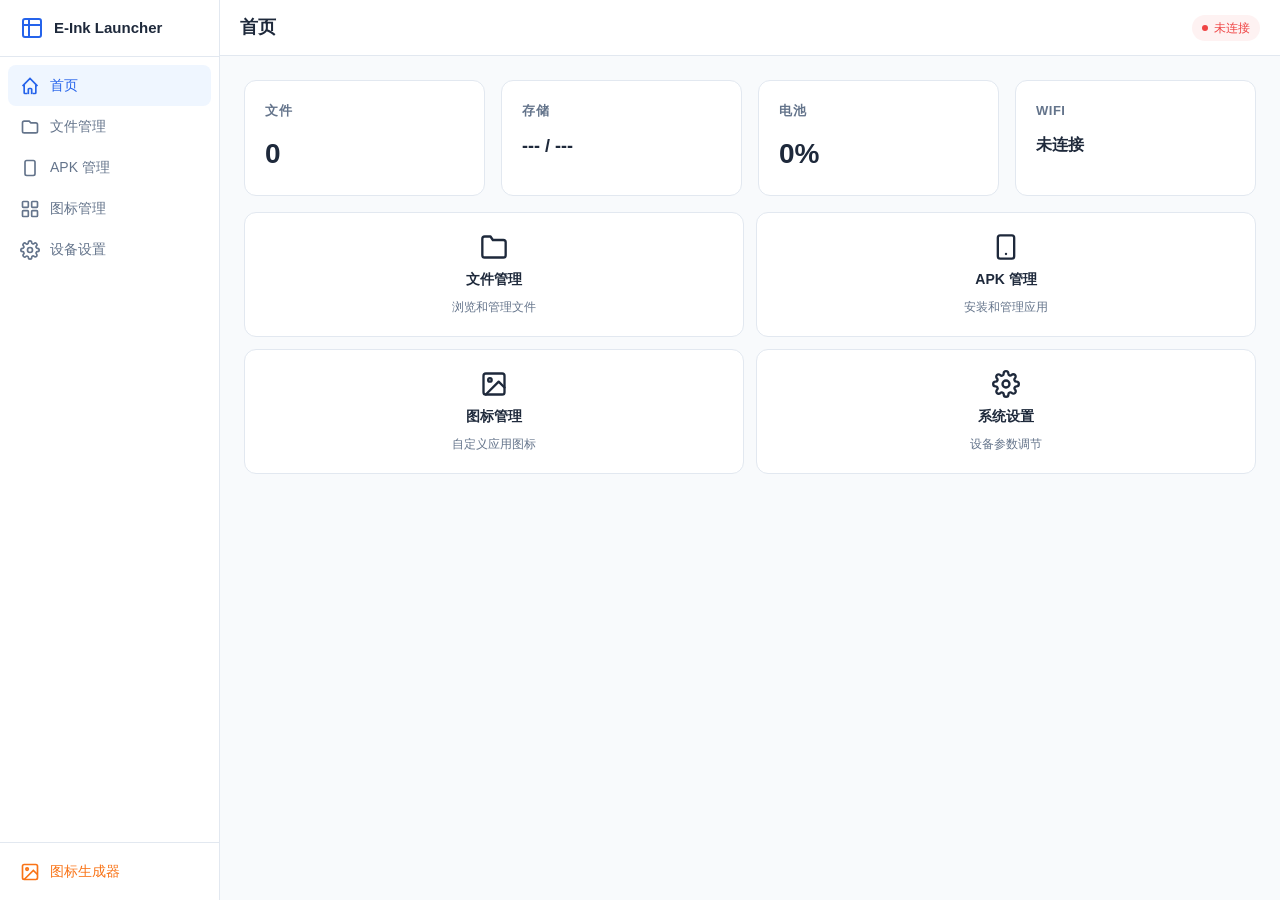
==== app/src/main/assets/index.html @ 3b99dcae "perf: SVG sprite 替换内联 SVG，前端体积 -59% - App.vue 中 7 个导航图标从内联 SVG 字符串改为 SVG sprite (<symbol> + <use>) -" ====
<!DOCTYPE html>
<html lang="zh-CN">
<head>
  <meta charset="UTF-8">
  <meta name="viewport" content="width=device-width, initial-scale=1.0">
  <title>E-Ink Launcher</title>
  <script type="module" crossorigin src="./index-D185-MyE.js"></script>
  <link rel="stylesheet" crossorigin href="./index-B9Fq3NY0.css">
</head>
<body>
  <div id="app"></div>
</body>
</html>
---- app/src/main/assets/index-B9Fq3NY0.css ----
*,*:before,*:after{box-sizing:border-box;margin:0;padding:0}:root{--primary: #2563EB;--primary-light: #3B82F6;--cta: #F97316;--bg: #F8FAFC;--surface: #FFFFFF;--text: #1E293B;--text-muted: #64748B;--border: #E2E8F0;--success: #22C55E;--danger: #EF4444;--sidebar-w: 220px;--topbar-h: 56px;--radius: 8px;--radius-lg: 12px}html,body{height:100%}body{font-family:Plus Jakarta Sans,-apple-system,PingFang SC,Microsoft YaHei,sans-serif;background:var(--bg);color:var(--text);font-size:14px;line-height:1.5}.app-layout{display:flex;height:100vh;overflow:hidden}.sidebar{width:var(--sidebar-w);background:var(--surface);border-right:1px solid var(--border);display:flex;flex-direction:column;flex-shrink:0;z-index:100}.sidebar-header{display:flex;align-items:center;gap:10px;padding:16px 20px;border-bottom:1px solid var(--border)}.logo-icon{width:24px;height:24px;color:var(--primary)}.logo-text{font-weight:700;font-size:15px;white-space:nowrap}.sidebar-nav{flex:1;padding:8px;overflow-y:auto}.sidebar-footer{padding:8px;border-top:1px solid var(--border)}.nav-item{display:flex;align-items:center;gap:10px;padding:10px 12px;border-radius:var(--radius);text-decoration:none;color:var(--text-muted);font-weight:500;transition:all .15s ease;cursor:pointer}.nav-item:hover{background:var(--bg);color:var(--text)}.nav-item.router-link-exact-active{background:#eff6ff;color:var(--primary)}.nav-item-accent{color:var(--cta)}.nav-item-accent:hover{background:#fff7ed}.nav-icon{width:20px;height:20px;flex-shrink:0;display:flex}.nav-icon svg{width:100%;height:100%}.main-area{flex:1;display:flex;flex-direction:column;overflow:hidden}.topbar{height:var(--topbar-h);background:var(--surface);border-bottom:1px solid var(--border);display:flex;align-items:center;padding:0 20px;gap:12px;flex-shrink:0}.menu-toggle{display:none;background:none;border:none;cursor:pointer;padding:4px}.menu-toggle svg{width:24px;height:24px;color:var(--text)}.page-title{font-size:18px;font-weight:600;flex:1}.server-status{display:flex;align-items:center;gap:6px;font-size:12px;font-weight:500;padding:4px 10px;border-radius:20px}.server-status.online{background:#f0fdf4;color:var(--success)}.server-status.offline{background:#fef2f2;color:var(--danger)}.server-status.checking{background:#fffbeb;color:#d97706}.status-dot{width:6px;height:6px;border-radius:50%;background:currentColor}.content{flex:1;overflow-y:auto;padding:24px}.card{background:var(--surface);border:1px solid var(--border);border-radius:var(--radius-lg);padding:20px}.card-title{font-size:13px;font-weight:600;text-transform:uppercase;letter-spacing:.5px;color:var(--text-muted);margin-bottom:12px}.card-value{font-size:28px;font-weight:700}.bento-grid{display:grid;grid-template-columns:repeat(auto-fill,minmax(240px,1fr));gap:16px}.btn{display:inline-flex;align-items:center;gap:6px;padding:8px 16px;border-radius:var(--radius);border:1px solid var(--border);background:var(--surface);color:var(--text);font-size:13px;font-weight:500;cursor:pointer;transition:all .15s ease;font-family:inherit}.btn:hover{background:var(--bg)}.btn-primary{background:var(--primary);color:#fff;border-color:var(--primary)}.btn-primary:hover{background:var(--primary-light)}.btn-danger{background:var(--danger);color:#fff;border-color:var(--danger)}.btn-danger:hover{opacity:.9}.btn-sm{padding:4px 10px;font-size:12px}.form-group{margin-bottom:16px}.form-label{display:block;font-size:13px;font-weight:500;margin-bottom:6px;color:var(--text-muted)}.form-input,.form-select{width:100%;padding:8px 12px;border:1px solid var(--border);border-radius:var(--radius);font-size:14px;font-family:inherit;background:var(--surface);color:var(--text);outline:none;transition:border-color .15s}.form-input:focus,.form-select:focus{border-color:var(--primary)}.table-wrap{overflow-x:auto}table{width:100%;border-collapse:collapse}th,td{padding:10px 12px;text-align:left;border-bottom:1px solid var(--border);font-size:13px}th{font-weight:600;color:var(--text-muted);font-size:12px;text-transform:uppercase;letter-spacing:.5px}.toast{position:fixed;bottom:24px;left:50%;transform:translate(-50%) translateY(20px);padding:10px 20px;border-radius:var(--radius);font-size:13px;font-weight:500;z-index:9999;opacity:0;transition:all .3s ease;pointer-events:none}.toast.show{opacity:1;transform:translate(-50%) translateY(0)}.toast-info{background:var(--primary);color:#fff}.toast-success{background:var(--success);color:#fff}.toast-error{background:var(--danger);color:#fff}.grid{display:grid;grid-template-columns:repeat(2,1fr);gap:12px;margin-top:16px}.grid-card{display:flex;flex-direction:column;align-items:center;gap:8px;padding:20px 12px;background:var(--surface);border:1px solid var(--border);border-radius:var(--radius-lg);text-decoration:none;color:var(--text);transition:all .15s}.grid-card:hover{border-color:var(--primary);box-shadow:0 2px 8px #2563eb1a}.grid-card .label{font-size:14px;font-weight:600}.grid-card .desc{font-size:12px;color:var(--text-muted)}.icon-grid{display:grid;grid-template-columns:repeat(auto-fill,minmax(100px,1fr));gap:12px}.icon-slot{position:relative;aspect-ratio:1;border-radius:var(--radius-lg);overflow:hidden;cursor:pointer;background:var(--bg);border:2px solid var(--border);transition:border-color .15s}.icon-slot:hover{border-color:var(--primary)}.icon-slot-name{position:absolute;bottom:0;left:0;right:0;padding:4px 6px;background:linear-gradient(transparent,#000000b3);color:#fff;font-size:10px;font-weight:500;white-space:nowrap;overflow:hidden;text-overflow:ellipsis}.icon-slot-badge{position:absolute;top:4px;right:4px;padding:2px 6px;background:var(--primary);color:#fff;font-size:9px;font-weight:600;border-radius:4px}.app-grid{display:grid;grid-template-columns:repeat(auto-fill,minmax(120px,1fr));gap:12px}.app-item{display:flex;flex-direction:column;align-items:center;gap:6px;padding:12px 8px;background:var(--surface);border:1px solid var(--border);border-radius:var(--radius-lg);text-align:center}.app-icon{width:48px;height:48px;border-radius:12px;object-fit:cover}.app-name{font-size:12px;font-weight:600;white-space:nowrap;overflow:hidden;text-overflow:ellipsis;width:100%}.app-pkg{font-size:10px;color:var(--text-muted);white-space:nowrap;overflow:hidden;text-overflow:ellipsis;width:100%}.app-actions{display:flex;gap:4px;margin-top:4px}.search-bar{margin-bottom:12px}.upload-area{display:flex;flex-direction:column;align-items:center;justify-content:center;padding:24px;border:2px dashed var(--border);border-radius:var(--radius-lg);cursor:pointer;transition:all .15s;position:relative}.upload-area:hover{border-color:var(--primary);background:var(--primary-light)}.upload-progress{position:absolute;bottom:0;left:0;right:0;background:#fffffff2;padding:8px 12px;border-radius:0 0 var(--radius-lg) var(--radius-lg)}.upload-progress-bar{height:4px;background:var(--primary);border-radius:2px;transition:width .3s}.upload-progress-text{font-size:11px;color:var(--text-muted);text-align:center;margin-top:4px}.row{display:flex;align-items:center;gap:10px;padding:10px 12px;border-bottom:1px solid var(--border)}.row:last-child{border-bottom:none}.row-text{flex:1;min-width:0}.row-title{font-size:13px;font-weight:500}.row-sub{font-size:11px;color:var(--text-muted)}.row-action{flex-shrink:0}.color-scheme-btn{padding:6px 12px;border-radius:var(--radius);border:1px solid var(--border);background:var(--surface);font-size:12px;font-weight:500;cursor:pointer;transition:all .15s;font-family:inherit}.color-scheme-btn.active{background:var(--primary);color:#fff;border-color:var(--primary)}.color-row{display:flex;align-items:center;gap:12px}.color-row input[type=color]{width:40px;height:40px;border:none;border-radius:var(--radius);cursor:pointer;padding:0}.color-hex{font-size:14px;font-weight:600;font-family:monospace}.color-label{font-size:12px;color:var(--text-muted)}.file-list{display:flex;flex-direction:column;gap:2px}.file-item{display:flex;align-items:center;gap:10px;padding:10px 12px;border-radius:var(--radius);cursor:pointer;transition:background .15s}.file-item:hover{background:var(--bg)}.file-icon{width:20px;height:20px;color:var(--text-muted);flex-shrink:0}.file-name{flex:1;font-size:13px}.file-size{font-size:12px;color:var(--text-muted)}.progress-bar{width:100%;height:6px;background:var(--border);border-radius:3px;overflow:hidden}.progress-fill{height:100%;background:var(--primary);border-radius:3px;transition:width .3s ease}input[type=range]{width:100%;height:6px;-webkit-appearance:none;background:var(--border);border-radius:3px;outline:none}input[type=range]::-webkit-slider-thumb{-webkit-appearance:none;width:18px;height:18px;border-radius:50%;background:var(--primary);cursor:pointer}.toggle{position:relative;width:44px;height:24px;background:var(--border);border-radius:12px;cursor:pointer;transition:background .2s;flex-shrink:0}.toggle.active{background:var(--primary)}.toggle:after{content:"";position:absolute;top:2px;left:2px;width:20px;height:20px;background:#fff;border-radius:50%;transition:transform .2s}.toggle.active:after{transform:translate(20px)}.empty-state{text-align:center;padding:48px 24px;color:var(--text-muted)}.empty-state svg{width:48px;height:48px;margin-bottom:12px;opacity:.4}@media(max-width:768px){.sidebar{position:fixed;top:0;left:0;bottom:0;transform:translate(-100%);transition:transform .25s ease;box-shadow:none}.sidebar.open{transform:translate(0);box-shadow:4px 0 24px #0000001a}.menu-toggle{display:flex}.content{padding:16px}.bento-grid,.grid{grid-template-columns:1fr}.icon-grid{grid-template-columns:repeat(auto-fill,minmax(80px,1fr))}.app-grid{grid-template-columns:repeat(auto-fill,minmax(100px,1fr))}}.control-section{margin-bottom:20px}.control-section-title{font-size:12px;font-weight:600;text-transform:uppercase;letter-spacing:.5px;color:var(--text-muted);margin-bottom:10px}.color-presets{display:flex;gap:8px;flex-wrap:wrap}
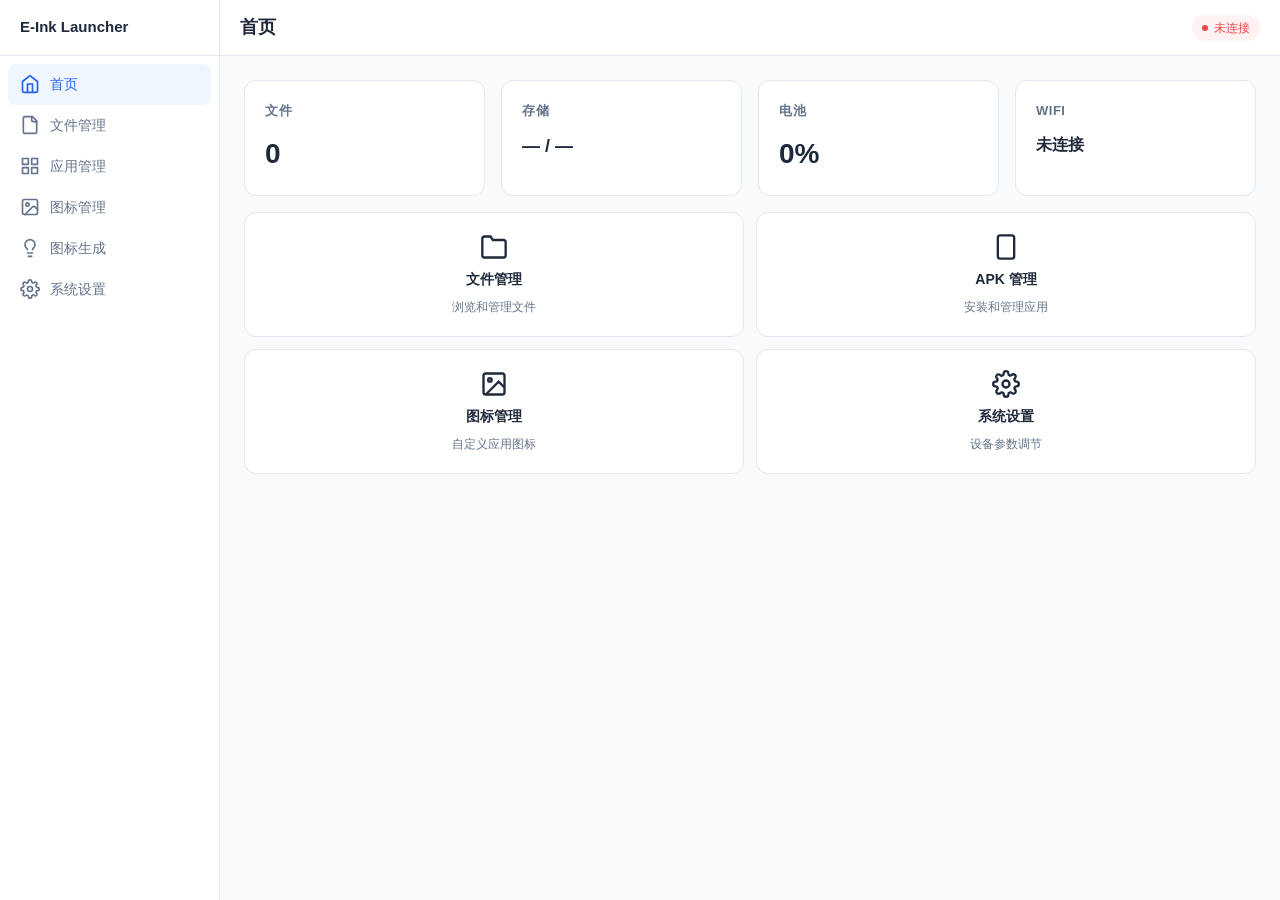
==== commit b0a13733: "feat: v0.2.0 - frontend rewrite to single-file, HTTP server icon, icon compression" ====
--- a/app/src/main/assets/index.html
+++ b/app/src/main/assets/index.html
@@ -1,14 +1,146 @@
-<!DOCTYPE html>
-<html lang="zh-CN">
-<head>
-  <meta charset="UTF-8">
-  <meta name="viewport" content="width=device-width, initial-scale=1.0">
-  <title>E-Ink Launcher</title>
-  <script type="module" crossorigin src="./index-D185-MyE.js"></script>
-  <link rel="stylesheet" crossorigin href="./index-B9Fq3NY0.css">
-</head>
-<body>
-  <div id="app"></div>-
-</body>
-</html>
+<!DOCTYPE html>
+<html lang="zh-CN">
+<head>
+  <meta charset="UTF-8">
+  <meta name="viewport" content="width=device-width, initial-scale=1.0">
+  <title>E-Ink Launcher</title>
+  <link rel="stylesheet" href="./main.css">
+</head>
+<body>
+  <svg xmlns="http://www.w3.org/2000/svg" style="display:none">
+    <symbol id="i-home" viewBox="0 0 24 24" fill="none" stroke="currentColor" stroke-width="2" stroke-linecap="round" stroke-linejoin="round">
+      <path d="m3 9 9-7 9 7v11a2 2 0 0 1-2 2H5a2 2 0 0 1-2-2z"></path>
+      <polyline points="9,22 9,12 15,12 15,22"></polyline>
+    </symbol>
+    <symbol id="i-file" viewBox="0 0 24 24" fill="none" stroke="currentColor" stroke-width="2" stroke-linecap="round" stroke-linejoin="round">
+      <path d="M15 2H6a2 2 0 0 0-2 2v16a2 2 0 0 0 2 2h12a2 2 0 0 0 2-2V7Z"></path>
+      <path d="M14 2v4a2 2 0 0 0 2 2h4"></path>
+    </symbol>
+    <symbol id="i-grid" viewBox="0 0 24 24" fill="none" stroke="currentColor" stroke-width="2" stroke-linecap="round" stroke-linejoin="round">
+      <rect x="3" y="3" width="7" height="7"></rect>
+      <rect x="14" y="3" width="7" height="7"></rect>
+      <rect x="14" y="14" width="7" height="7"></rect>
+      <rect x="3" y="14" width="7" height="7"></rect>
+    </symbol>
+    <symbol id="i-image" viewBox="0 0 24 24" fill="none" stroke="currentColor" stroke-width="2" stroke-linecap="round" stroke-linejoin="round">
+      <rect x="3" y="3" width="18" height="18" rx="2" ry="2"></rect>
+      <circle cx="9" cy="9" r="2"></circle>
+      <path d="m21 15-3.086-3.086a2 2 0 0 0-2.828 0L6 21"></path>
+    </symbol>
+    <symbol id="i-settings" viewBox="0 0 24 24" fill="none" stroke="currentColor" stroke-width="2" stroke-linecap="round" stroke-linejoin="round">
+      <circle cx="12" cy="12" r="3"></circle>
+      <path d="M19.4 15a1.65 1.65 0 0 0 .33 1.82l.06.06a2 2 0 0 1 0 2.83 2 2 0 0 1-2.83 0l-.06-.06a1.65 1.65 0 0 0-1.82-.33 1.65 1.65 0 0 0-1 1.51V21a2 2 0 0 1-2 2 2 2 0 0 1-2-2v-.09A1.65 1.65 0 0 0 9 19.4a1.65 1.65 0 0 0-1.82.33l-.06.06a2 2 0 0 1-2.83 0 2 2 0 0 1 0-2.83l.06-.06A1.65 1.65 0 0 0 4.68 15a1.65 1.65 0 0 0-1.51-1H3a2 2 0 0 1-2-2 2 2 0 0 1 2-2h.09A1.65 1.65 0 0 0 4.6 9a1.65 1.65 0 0 0-.33-1.82l-.06-.06a2 2 0 0 1 0-2.83 2 2 0 0 1 2.83 0l.06.06A1.65 1.65 0 0 0 9 4.68a1.65 1.65 0 0 0 1-1.51V3a2 2 0 0 1 2-2 2 2 0 0 1 2 2v.09a1.65 1.65 0 0 0 1 1.51 1.65 1.65 0 0 0 1.82-.33l.06-.06a2 2 0 0 1 2.83 0 2 2 0 0 1 0 2.83l-.06.06A1.65 1.65 0 0 0 19.4 9a1.65 1.65 0 0 0 1.51 1H21a2 2 0 0 1 2 2 2 2 0 0 1-2 2h-.09a1.65 1.65 0 0 0-1.51 1z"></path>
+    </symbol>
+    <symbol id="i-idea" viewBox="0 0 24 24" fill="none" stroke="currentColor" stroke-width="2" stroke-linecap="round" stroke-linejoin="round">
+      <path d="M15 14c.2-1 .7-1.7 1.5-2.5 1-.9 1.5-2.2 1.5-3.5A6 6 0 0 0 6 8c0 1 .2 2.2 1.5 3.5.7.7 1.3 1.5 1.5 2.5"></path>
+      <path d="M9 18h6"></path>
+      <path d="M10 22h4"></path>
+    </symbol>
+    <symbol id="i-upload" viewBox="0 0 24 24" fill="none" stroke="currentColor" stroke-width="2" stroke-linecap="round" stroke-linejoin="round">
+      <path d="M21 15v4a2 2 0 0 1-2 2H5a2 2 0 0 1-2-2v-4"></path>
+      <polyline points="17,8 12,3 7,8"></polyline>
+      <line x1="12" y1="3" x2="12" y2="15"></line>
+    </symbol>
+    <symbol id="i-check-circle" viewBox="0 0 24 24" fill="none" stroke="currentColor" stroke-width="2" stroke-linecap="round" stroke-linejoin="round">
+      <path d="M22 11.08V12a10 10 0 1 1-5.93-9.14"></path>
+      <polyline points="22,4 12,14.01 9,11.01"></polyline>
+    </symbol>
+    <symbol id="i-x" viewBox="0 0 24 24" fill="none" stroke="currentColor" stroke-width="2" stroke-linecap="round" stroke-linejoin="round">
+      <line x1="18" y1="6" x2="6" y2="18"></line>
+      <line x1="6" y1="6" x2="18" y2="18"></line>
+    </symbol>
+    <symbol id="i-zap" viewBox="0 0 24 24" fill="none" stroke="currentColor" stroke-width="2" stroke-linecap="round" stroke-linejoin="round">
+      <polygon points="13,2 3,14 12,14 11,22 21,10 12,10 13,2"></polygon>
+    </symbol>
+    <symbol id="i-pause" viewBox="0 0 24 24" fill="none" stroke="currentColor" stroke-width="2" stroke-linecap="round" stroke-linejoin="round">
+      <rect x="6" y="4" width="4" height="16"></rect>
+      <rect x="14" y="4" width="4" height="16"></rect>
+    </symbol>
+    <symbol id="i-play" viewBox="0 0 24 24" fill="none" stroke="currentColor" stroke-width="2" stroke-linecap="round" stroke-linejoin="round">
+      <polygon points="5,3 19,12 5,21 5,3"></polygon>
+    </symbol>
+    <symbol id="i-refresh-cw" viewBox="0 0 24 24" fill="none" stroke="currentColor" stroke-width="2" stroke-linecap="round" stroke-linejoin="round">
+      <polyline points="23,4 23,10 17,10"></polyline>
+      <polyline points="1,20 1,14 7,14"></polyline>
+      <path d="M3.51 9a9 9 0 0 1 14.85-3.36L23 10M1 14l4.64 4.36A9 9 0 0 0 20.49 15"></path>
+    </symbol>
+    <symbol id="i-folder" viewBox="0 0 24 24" fill="none" stroke="currentColor" stroke-width="2" stroke-linecap="round" stroke-linejoin="round">
+      <path d="M22 19a2 2 0 0 1-2 2H4a2 2 0 0 1-2-2V5a2 2 0 0 1 2-2h5l2 3h9a2 2 0 0 1 2 2z"></path>
+    </symbol>
+    <symbol id="i-trash-2" viewBox="0 0 24 24" fill="none" stroke="currentColor" stroke-width="2" stroke-linecap="round" stroke-linejoin="round">
+      <polyline points="3,6 5,6 21,6"></polyline>
+      <path d="M19 6v14a2 2 0 0 1-2 2H7a2 2 0 0 1-2-2V6m3 0V4a2 2 0 0 1 2-2h4a2 2 0 0 1 2 2v2"></path>
+      <line x1="10" y1="11" x2="10" y2="17"></line>
+      <line x1="14" y1="11" x2="14" y2="17"></line>
+    </symbol>
+    <symbol id="i-edit" viewBox="0 0 24 24" fill="none" stroke="currentColor" stroke-width="2" stroke-linecap="round" stroke-linejoin="round">
+      <path d="M11 4H4a2 2 0 0 0-2 2v14a2 2 0 0 0 2 2h14a2 2 0 0 0 2-2v-7"></path>
+      <path d="M18.5 2.5a2.121 2.121 0 0 1 3 3L12 15l-4 1 1-4 9.5-9.5z"></path>
+    </symbol>
+    <symbol id="i-download" viewBox="0 0 24 24" fill="none" stroke="currentColor" stroke-width="2" stroke-linecap="round" stroke-linejoin="round">
+      <path d="M21 15v4a2 2 0 0 1-2 2H5a2 2 0 0 1-2-2v-4"></path>
+      <polyline points="7,10 12,15 17,10"></polyline>
+      <line x1="12" y1="15" x2="12" y2="3"></line>
+    </symbol>
+    <symbol id="i-image-icon" viewBox="0 0 24 24" fill="none" stroke="currentColor" stroke-width="2" stroke-linecap="round" stroke-linejoin="round">
+      <rect x="3" y="3" width="18" height="18" rx="2" ry="2"></rect>
+      <circle cx="8.5" cy="8.5" r="1.5"></circle>
+      <polyline points="21,15 16,10 5,21"></polyline>
+    </symbol>
+    <symbol id="i-font" viewBox="0 0 24 24" fill="none" stroke="currentColor" stroke-width="2" stroke-linecap="round" stroke-linejoin="round">
+      <polyline points="4,7 4,4 20,4 20,7"></polyline>
+      <line x1="9" y1="20" x2="15" y2="20"></line>
+      <line x1="12" y1="4" x2="12" y2="20"></line>
+    </symbol>
+    <symbol id="i-info" viewBox="0 0 24 24" fill="none" stroke="currentColor" stroke-width="2" stroke-linecap="round" stroke-linejoin="round">
+      <circle cx="12" cy="12" r="10"></circle>
+      <line x1="12" y1="16" x2="12" y2="12"></line>
+      <line x1="12" y1="8" x2="12.01" y2="8"></line>
+    </symbol>
+  </svg>
+
+  <div class="layout">
+    <aside class="sidebar">
+      <div class="sidebar-title">E-Ink Launcher</div>
+      <nav class="sidebar-nav">
+        <a href="#/" class="sidebar-link" data-route="/">
+          <svg><use href="#i-home"/></svg> 首页
+        </a>
+        <a href="#/fm" class="sidebar-link" data-route="/fm">
+          <svg><use href="#i-file"/></svg> 文件管理
+        </a>
+        <a href="#/apk" class="sidebar-link" data-route="/apk">
+          <svg><use href="#i-grid"/></svg> 应用管理
+        </a>
+        <a href="#/icons" class="sidebar-link" data-route="/icons">
+          <svg><use href="#i-image"/></svg> 图标管理
+        </a>
+        <a href="#/icon-gen" class="sidebar-link" data-route="/icon-gen">
+          <svg><use href="#i-idea"/></svg> 图标生成
+        </a>
+        <a href="#/settings" class="sidebar-link" data-route="/settings">
+          <svg><use href="#i-settings"/></svg> 系统设置
+        </a>
+      </nav>
+    </aside>
+
+    <div class="main-area">
+      <header class="topbar">
+        <button class="menu-toggle" id="menu-toggle">
+          <svg viewBox="0 0 24 24" fill="none" stroke="currentColor" stroke-width="2" stroke-linecap="round" stroke-linejoin="round"><line x1="3" y1="12" x2="21" y2="12"/><line x1="3" y1="6" x2="21" y2="6"/><line x1="3" y1="18" x2="21" y2="18"/></svg>
+        </button>
+        <div class="topbar-title" id="topbar-title">首页</div>
+        <div class="topbar-right server-status checking" id="server-status">
+          <span class="status-dot" id="status-dot"></span>
+          <span class="status-text" id="status-text">检查中…</span>
+        </div>
+      </header>
+      <div class="content" id="content">
+        <div class="loading">加载中…</div>
+      </div>
+    </div>
+  </div>
+
+  <script src="./app.js"></script>
+</body>
+</html>
--- a/app/src/main/assets/main.css
+++ b/app/src/main/assets/main.css
@@ -0,0 +1,512 @@
+*, *::before, *::after { box-sizing: border-box; margin: 0; padding: 0; }
+
+:root {
+  --primary: #2563EB;
+  --primary-light: #3B82F6;
+  --cta: #F97316;
+  --bg: #F8FAFC;
+  --surface: #FFFFFF;
+  --text: #1E293B;
+  --text-muted: #64748B;
+  --border: #E2E8F0;
+  --success: #22C55E;
+  --danger: #EF4444;
+  --sidebar-w: 220px;
+  --topbar-h: 56px;
+  --radius: 8px;
+  --radius-lg: 12px;
+}
+
+html, body { height: 100%; }
+body {
+  font-family: 'Plus Jakarta Sans', -apple-system, 'PingFang SC', 'Microsoft YaHei', sans-serif;
+  background: var(--bg);
+  color: var(--text);
+  font-size: 14px;
+  line-height: 1.5;
+}
+
+/* ===== Layout ===== */
+.layout { display: flex; height: 100vh; overflow: hidden; }
+
+.sidebar {
+  width: var(--sidebar-w);
+  background: var(--surface);
+  border-right: 1px solid var(--border);
+  display: flex;
+  flex-direction: column;
+  flex-shrink: 0;
+  z-index: 100;
+}
+
+.sidebar-title {
+  display: flex;
+  align-items: center;
+  gap: 10px;
+  padding: 16px 20px;
+  border-bottom: 1px solid var(--border);
+  font-weight: 700;
+  font-size: 15px;
+  white-space: nowrap;
+}
+
+.sidebar-nav {
+  flex: 1;
+  padding: 8px;
+  overflow-y: auto;
+}
+
+.sidebar-link {
+  display: flex;
+  align-items: center;
+  gap: 10px;
+  padding: 10px 12px;
+  border-radius: var(--radius);
+  text-decoration: none;
+  color: var(--text-muted);
+  font-weight: 500;
+  cursor: pointer;
+}
+
+.sidebar-link:hover { background: var(--bg); color: var(--text); }
+.sidebar-link.active { background: #EFF6FF; color: var(--primary); }
+.sidebar-link.accent { color: var(--cta); }
+.sidebar-link.accent:hover { background: #FFF7ED; }
+.sidebar-link svg { width: 20px; height: 20px; flex-shrink: 0; display: flex; }
+.sidebar-link svg use { width: 100%; height: 100%; }
+
+.main-area { flex: 1; display: flex; flex-direction: column; overflow: hidden; }
+
+.topbar {
+  height: var(--topbar-h);
+  background: var(--surface);
+  border-bottom: 1px solid var(--border);
+  display: flex;
+  align-items: center;
+  padding: 0 20px;
+  gap: 12px;
+  flex-shrink: 0;
+}
+
+.menu-toggle {
+  display: none;
+  background: none;
+  border: none;
+  cursor: pointer;
+  padding: 4px;
+}
+.menu-toggle svg { width: 24px; height: 24px; color: var(--text); }
+
+.topbar-title { font-size: 18px; font-weight: 600; flex: 1; }
+
+.topbar-right {
+  display: flex;
+  align-items: center;
+  gap: 6px;
+  font-size: 12px;
+  font-weight: 500;
+}
+
+.server-status {
+  display: flex;
+  align-items: center;
+  gap: 6px;
+  font-size: 12px;
+  font-weight: 500;
+  padding: 4px 10px;
+  border-radius: 20px;
+}
+.server-status.online { background: #F0FDF4; color: var(--success); }
+.server-status.offline { background: #FEF2F2; color: var(--danger); }
+.server-status.checking { background: #FFFBEB; color: #D97706; }
+.status-dot {
+  width: 6px;
+  height: 6px;
+  border-radius: 50%;
+  background: currentColor;
+}
+
+.content {
+  flex: 1;
+  overflow-y: auto;
+  padding: 24px;
+}
+
+.loading {
+  text-align: center;
+  padding: 48px;
+  color: var(--text-muted);
+}
+
+/* ===== Cards ===== */
+.card {
+  background: var(--surface);
+  border: 1px solid var(--border);
+  border-radius: var(--radius-lg);
+  padding: 20px;
+}
+
+.card-title {
+  font-size: 13px;
+  font-weight: 600;
+  text-transform: uppercase;
+  letter-spacing: 0.5px;
+  color: var(--text-muted);
+  margin-bottom: 12px;
+}
+
+.card-value { font-size: 28px; font-weight: 700; }
+
+.bento-grid {
+  display: grid;
+  grid-template-columns: repeat(auto-fill, minmax(240px, 1fr));
+  gap: 16px;
+}
+
+/* ===== Buttons ===== */
+.btn {
+  display: inline-flex;
+  align-items: center;
+  gap: 6px;
+  padding: 8px 16px;
+  border-radius: var(--radius);
+  border: 1px solid var(--border);
+  background: var(--surface);
+  color: var(--text);
+  font-size: 13px;
+  font-weight: 500;
+  cursor: pointer;
+  font-family: inherit;
+}
+.btn:hover { background: var(--bg); }
+.btn-primary { background: var(--primary); color: white; border-color: var(--primary); }
+.btn-primary:hover { background: var(--primary-light); }
+.btn-danger { background: var(--danger); color: white; border-color: var(--danger); }
+.btn-danger:hover { opacity: 0.9; }
+.btn-sm { padding: 4px 10px; font-size: 12px; }
+
+/* ===== Form ===== */
+.form-group { margin-bottom: 16px; }
+.form-label { display: block; font-size: 13px; font-weight: 500; margin-bottom: 6px; color: var(--text-muted); }
+.form-input, .form-select {
+  width: 100%;
+  padding: 8px 12px;
+  border: 1px solid var(--border);
+  border-radius: var(--radius);
+  font-size: 14px;
+  font-family: inherit;
+  background: var(--surface);
+  color: var(--text);
+  outline: none;
+}
+.form-input:focus, .form-select:focus { border-color: var(--primary); }
+
+/* ===== Table ===== */
+.table-wrap { overflow-x: auto; }
+table { width: 100%; border-collapse: collapse; }
+th, td {
+  padding: 10px 12px;
+  text-align: left;
+  border-bottom: 1px solid var(--border);
+  font-size: 13px;
+}
+th { font-weight: 600; color: var(--text-muted); font-size: 12px; text-transform: uppercase; letter-spacing: 0.5px; }
+
+/* ===== Toast ===== */
+.toast {
+  position: fixed;
+  bottom: 24px;
+  left: 50%;
+  transform: translateX(-50%) translateY(20px);
+  padding: 10px 20px;
+  border-radius: var(--radius);
+  font-size: 13px;
+  font-weight: 500;
+  z-index: 9999;
+  opacity: 0;
+  transition: all 0.3s ease;
+  pointer-events: none;
+}
+.toast.show { opacity: 1; transform: translateX(-50%) translateY(0); }
+.toast-info { background: var(--primary); color: white; }
+.toast-success { background: var(--success); color: white; }
+.toast-error { background: var(--danger); color: white; }
+
+/* ===== Grid layouts ===== */
+.grid {
+  display: grid;
+  grid-template-columns: repeat(2, 1fr);
+  gap: 12px;
+  margin-top: 16px;
+}
+.grid-card {
+  display: flex;
+  flex-direction: column;
+  align-items: center;
+  gap: 8px;
+  padding: 20px 12px;
+  background: var(--surface);
+  border: 1px solid var(--border);
+  border-radius: var(--radius-lg);
+  text-decoration: none;
+  color: var(--text);
+  cursor: pointer;
+}
+.grid-card:hover { border-color: var(--primary); box-shadow: 0 2px 8px rgba(37,99,235,0.1); }
+.grid-card .label { font-size: 14px; font-weight: 600; }
+.grid-card .desc { font-size: 12px; color: var(--text-muted); }
+
+.icon-grid {
+  display: grid;
+  grid-template-columns: repeat(auto-fill, minmax(100px, 1fr));
+  gap: 12px;
+}
+
+.icon-slot {
+  position: relative;
+  aspect-ratio: 1;
+  border-radius: var(--radius-lg);
+  overflow: hidden;
+  cursor: pointer;
+  background: var(--bg);
+  border: 2px solid var(--border);
+}
+.icon-slot:hover { border-color: var(--primary); }
+.icon-slot-name {
+  position: absolute;
+  bottom: 0;
+  left: 0;
+  right: 0;
+  padding: 4px 6px;
+  background: linear-gradient(transparent, rgba(0,0,0,0.7));
+  color: white;
+  font-size: 10px;
+  font-weight: 500;
+  white-space: nowrap;
+  overflow: hidden;
+  text-overflow: ellipsis;
+}
+.icon-slot-badge {
+  position: absolute;
+  top: 4px;
+  right: 4px;
+  padding: 2px 6px;
+  background: var(--primary);
+  color: white;
+  font-size: 9px;
+  font-weight: 600;
+  border-radius: 4px;
+}
+
+.app-grid {
+  display: grid;
+  grid-template-columns: repeat(auto-fill, minmax(120px, 1fr));
+  gap: 12px;
+}
+.app-item {
+  display: flex;
+  flex-direction: column;
+  align-items: center;
+  gap: 6px;
+  padding: 12px 8px;
+  background: var(--surface);
+  border: 1px solid var(--border);
+  border-radius: var(--radius-lg);
+  text-align: center;
+}
+.app-icon { width: 48px; height: 48px; border-radius: 12px; object-fit: cover; }
+.app-name { font-size: 12px; font-weight: 600; white-space: nowrap; overflow: hidden; text-overflow: ellipsis; width: 100%; }
+.app-pkg { font-size: 10px; color: var(--text-muted); white-space: nowrap; overflow: hidden; text-overflow: ellipsis; width: 100%; }
+.app-actions { display: flex; gap: 4px; margin-top: 4px; }
+
+.search-bar { margin-bottom: 12px; }
+
+.upload-area {
+  display: flex;
+  flex-direction: column;
+  align-items: center;
+  justify-content: center;
+  padding: 24px;
+  border: 2px dashed var(--border);
+  border-radius: var(--radius-lg);
+  cursor: pointer;
+  position: relative;
+}
+.upload-area:hover { border-color: var(--primary); background: #EFF6FF; }
+
+.upload-progress {
+  position: absolute;
+  bottom: 0;
+  left: 0;
+  right: 0;
+  background: rgba(255,255,255,0.95);
+  padding: 8px 12px;
+  border-radius: 0 0 var(--radius-lg) var(--radius-lg);
+}
+.upload-progress-bar {
+  height: 4px;
+  background: var(--primary);
+  border-radius: 2px;
+}
+.upload-progress-text {
+  font-size: 11px;
+  color: var(--text-muted);
+  text-align: center;
+  margin-top: 4px;
+}
+
+.row {
+  display: flex;
+  align-items: center;
+  gap: 10px;
+  padding: 10px 12px;
+  border-bottom: 1px solid var(--border);
+}
+.row:last-child { border-bottom: none; }
+.row-text { flex: 1; min-width: 0; }
+.row-title { font-size: 13px; font-weight: 500; }
+.row-sub { font-size: 11px; color: var(--text-muted); }
+.row-action { flex-shrink: 0; }
+
+.color-scheme-btn {
+  padding: 6px 12px;
+  border-radius: var(--radius);
+  border: 1px solid var(--border);
+  background: var(--surface);
+  font-size: 12px;
+  font-weight: 500;
+  cursor: pointer;
+  font-family: inherit;
+}
+.color-scheme-btn.active { background: var(--primary); color: white; border-color: var(--primary); }
+
+.color-row { display: flex; align-items: center; gap: 12px; }
+.color-row input[type="color"] {
+  width: 40px;
+  height: 40px;
+  border: none;
+  border-radius: var(--radius);
+  cursor: pointer;
+  padding: 0;
+}
+.color-hex { font-size: 14px; font-weight: 600; font-family: monospace; }
+.color-label { font-size: 12px; color: var(--text-muted); }
+
+/* ===== File list ===== */
+.file-list { display: flex; flex-direction: column; gap: 2px; }
+.file-item {
+  display: flex;
+  align-items: center;
+  gap: 10px;
+  padding: 10px 12px;
+  border-radius: var(--radius);
+  cursor: pointer;
+}
+.file-item:hover { background: var(--bg); }
+.file-icon { width: 20px; height: 20px; color: var(--text-muted); flex-shrink: 0; }
+.file-name { flex: 1; font-size: 13px; }
+.file-size { font-size: 12px; color: var(--text-muted); }
+
+/* ===== Progress ===== */
+.progress-bar {
+  width: 100%;
+  height: 6px;
+  background: var(--border);
+  border-radius: 3px;
+  overflow: hidden;
+}
+.progress-fill {
+  height: 100%;
+  background: var(--primary);
+  border-radius: 3px;
+  transition: width 0.3s ease;
+}
+
+/* ===== Slider ===== */
+input[type="range"] {
+  width: 100%;
+  height: 6px;
+  -webkit-appearance: none;
+  background: var(--border);
+  border-radius: 3px;
+  outline: none;
+}
+input[type="range"]::-webkit-slider-thumb {
+  -webkit-appearance: none;
+  width: 18px;
+  height: 18px;
+  border-radius: 50%;
+  background: var(--primary);
+  cursor: pointer;
+}
+
+/* ===== Toggle ===== */
+.toggle {
+  position: relative;
+  width: 44px;
+  height: 24px;
+  background: var(--border);
+  border-radius: 12px;
+  cursor: pointer;
+  flex-shrink: 0;
+}
+.toggle.active { background: var(--primary); }
+.toggle::after {
+  content: '';
+  position: absolute;
+  top: 2px;
+  left: 2px;
+  width: 20px;
+  height: 20px;
+  background: white;
+  border-radius: 50%;
+  transition: transform 0.2s;
+}
+.toggle.active::after { transform: translateX(20px); }
+
+/* ===== Empty state ===== */
+.empty-state {
+  text-align: center;
+  padding: 48px 24px;
+  color: var(--text-muted);
+}
+
+/* ===== Responsive ===== */
+@media (max-width: 768px) {
+  .sidebar {
+    position: fixed;
+    top: 0;
+    left: 0;
+    bottom: 0;
+    transform: translateX(-100%);
+    transition: transform 0.25s ease;
+    box-shadow: none;
+  }
+  .sidebar.open {
+    transform: translateX(0);
+    box-shadow: 4px 0 24px rgba(0,0,0,0.1);
+  }
+  .menu-toggle { display: flex; }
+  .content { padding: 16px; }
+  .bento-grid { grid-template-columns: 1fr; }
+  .grid { grid-template-columns: 1fr; }
+  .icon-grid { grid-template-columns: repeat(auto-fill, minmax(80px, 1fr)); }
+  .app-grid { grid-template-columns: repeat(auto-fill, minmax(100px, 1fr)); }
+}
+
+/* ===== Icon Generator specific ===== */
+.control-section { margin-bottom: 20px; }
+.control-section-title {
+  font-size: 12px;
+  font-weight: 600;
+  text-transform: uppercase;
+  letter-spacing: 0.5px;
+  color: var(--text-muted);
+  margin-bottom: 10px;
+}
+
+.color-presets {
+  display: flex;
+  gap: 8px;
+  flex-wrap: wrap;
+}
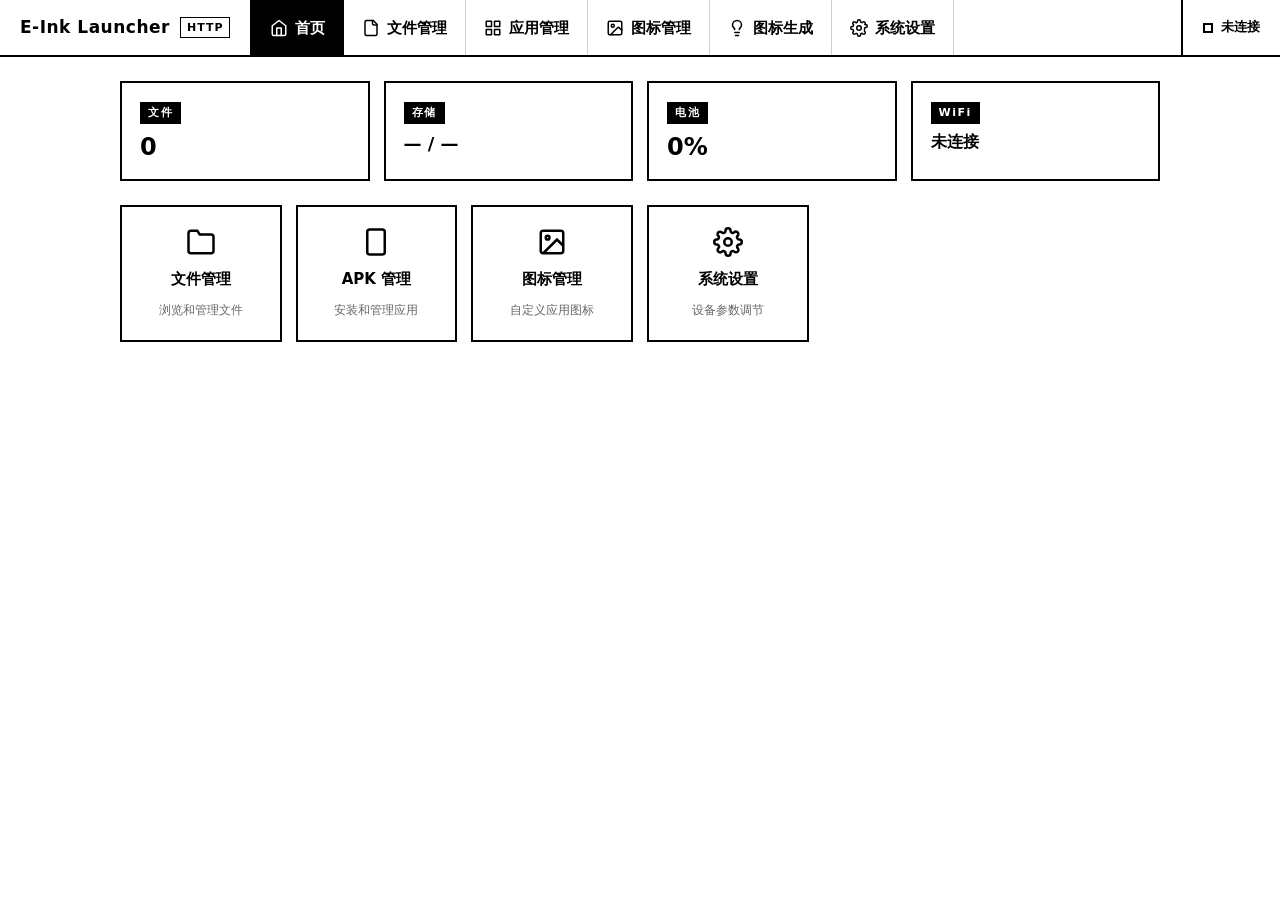
==== commit 3adf7465: "style(web): 服务器前端换壳为墨水屏顶栏与黑白样式（CSS/骨架/导航）" ====
--- a/app/src/main/assets/index.html
+++ b/app/src/main/assets/index.html
@@ -27,118 +27,40 @@
       <circle cx="9" cy="9" r="2"></circle>
       <path d="m21 15-3.086-3.086a2 2 0 0 0-2.828 0L6 21"></path>
     </symbol>
-    <symbol id="i-settings" viewBox="0 0 24 24" fill="none" stroke="currentColor" stroke-width="2" stroke-linecap="round" stroke-linejoin="round">
-      <circle cx="12" cy="12" r="3"></circle>
-      <path d="M19.4 15a1.65 1.65 0 0 0 .33 1.82l.06.06a2 2 0 0 1 0 2.83 2 2 0 0 1-2.83 0l-.06-.06a1.65 1.65 0 0 0-1.82-.33 1.65 1.65 0 0 0-1 1.51V21a2 2 0 0 1-2 2 2 2 0 0 1-2-2v-.09A1.65 1.65 0 0 0 9 19.4a1.65 1.65 0 0 0-1.82.33l-.06.06a2 2 0 0 1-2.83 0 2 2 0 0 1 0-2.83l.06-.06A1.65 1.65 0 0 0 4.68 15a1.65 1.65 0 0 0-1.51-1H3a2 2 0 0 1-2-2 2 2 0 0 1 2-2h.09A1.65 1.65 0 0 0 4.6 9a1.65 1.65 0 0 0-.33-1.82l-.06-.06a2 2 0 0 1 0-2.83 2 2 0 0 1 2.83 0l.06.06A1.65 1.65 0 0 0 9 4.68a1.65 1.65 0 0 0 1-1.51V3a2 2 0 0 1 2-2 2 2 0 0 1 2 2v.09a1.65 1.65 0 0 0 1 1.51 1.65 1.65 0 0 0 1.82-.33l.06-.06a2 2 0 0 1 2.83 0 2 2 0 0 1 0 2.83l-.06.06A1.65 1.65 0 0 0 19.4 9a1.65 1.65 0 0 0 1.51 1H21a2 2 0 0 1 2 2 2 2 0 0 1-2 2h-.09a1.65 1.65 0 0 0-1.51 1z"></path>
-    </symbol>
     <symbol id="i-idea" viewBox="0 0 24 24" fill="none" stroke="currentColor" stroke-width="2" stroke-linecap="round" stroke-linejoin="round">
       <path d="M15 14c.2-1 .7-1.7 1.5-2.5 1-.9 1.5-2.2 1.5-3.5A6 6 0 0 0 6 8c0 1 .2 2.2 1.5 3.5.7.7 1.3 1.5 1.5 2.5"></path>
       <path d="M9 18h6"></path>
       <path d="M10 22h4"></path>
     </symbol>
-    <symbol id="i-upload" viewBox="0 0 24 24" fill="none" stroke="currentColor" stroke-width="2" stroke-linecap="round" stroke-linejoin="round">
-      <path d="M21 15v4a2 2 0 0 1-2 2H5a2 2 0 0 1-2-2v-4"></path>
-      <polyline points="17,8 12,3 7,8"></polyline>
-      <line x1="12" y1="3" x2="12" y2="15"></line>
-    </symbol>
-    <symbol id="i-check-circle" viewBox="0 0 24 24" fill="none" stroke="currentColor" stroke-width="2" stroke-linecap="round" stroke-linejoin="round">
-      <path d="M22 11.08V12a10 10 0 1 1-5.93-9.14"></path>
-      <polyline points="22,4 12,14.01 9,11.01"></polyline>
-    </symbol>
-    <symbol id="i-x" viewBox="0 0 24 24" fill="none" stroke="currentColor" stroke-width="2" stroke-linecap="round" stroke-linejoin="round">
-      <line x1="18" y1="6" x2="6" y2="18"></line>
-      <line x1="6" y1="6" x2="18" y2="18"></line>
-    </symbol>
-    <symbol id="i-zap" viewBox="0 0 24 24" fill="none" stroke="currentColor" stroke-width="2" stroke-linecap="round" stroke-linejoin="round">
-      <polygon points="13,2 3,14 12,14 11,22 21,10 12,10 13,2"></polygon>
-    </symbol>
-    <symbol id="i-pause" viewBox="0 0 24 24" fill="none" stroke="currentColor" stroke-width="2" stroke-linecap="round" stroke-linejoin="round">
-      <rect x="6" y="4" width="4" height="16"></rect>
-      <rect x="14" y="4" width="4" height="16"></rect>
-    </symbol>
-    <symbol id="i-play" viewBox="0 0 24 24" fill="none" stroke="currentColor" stroke-width="2" stroke-linecap="round" stroke-linejoin="round">
-      <polygon points="5,3 19,12 5,21 5,3"></polygon>
+    <symbol id="i-settings" viewBox="0 0 24 24" fill="none" stroke="currentColor" stroke-width="2" stroke-linecap="round" stroke-linejoin="round">
+      <circle cx="12" cy="12" r="3"></circle>
+      <path d="M19.4 15a1.65 1.65 0 0 0 .33 1.82l.06.06a2 2 0 0 1 0 2.83 2 2 0 0 1-2.83 0l-.06-.06a1.65 1.65 0 0 0-1.82-.33 1.65 1.65 0 0 0-1 1.51V21a2 2 0 0 1-2 2 2 2 0 0 1-2-2v-.09A1.65 1.65 0 0 0 9 19.4a1.65 1.65 0 0 0-1.82.33l-.06.06a2 2 0 0 1-2.83 0 2 2 0 0 1 0-2.83l.06-.06A1.65 1.65 0 0 0 4.68 15a1.65 1.65 0 0 0-1.51-1H3a2 2 0 0 1-2-2 2 2 0 0 1 2-2h.09A1.65 1.65 0 0 0 4.6 9a1.65 1.65 0 0 0-.33-1.82l-.06-.06a2 2 0 0 1 0-2.83 2 2 0 0 1 2.83 0l.06.06A1.65 1.65 0 0 0 9 4.68a1.65 1.65 0 0 0 1-1.51V3a2 2 0 0 1 2-2 2 2 0 0 1 2 2v.09a1.65 1.65 0 0 0 1 1.51 1.65 1.65 0 0 0 1.82-.33l.06-.06a2 2 0 0 1 2.83 0 2 2 0 0 1 0 2.83l-.06.06a1.65 1.65 0 0 0 1.82.33H21a2 2 0 0 1 2 2 2 2 0 0 1-2 2h-.09a1.65 1.65 0 0 0-1.51 1z"></path>
     </symbol>
     <symbol id="i-refresh-cw" viewBox="0 0 24 24" fill="none" stroke="currentColor" stroke-width="2" stroke-linecap="round" stroke-linejoin="round">
       <polyline points="23,4 23,10 17,10"></polyline>
       <polyline points="1,20 1,14 7,14"></polyline>
       <path d="M3.51 9a9 9 0 0 1 14.85-3.36L23 10M1 14l4.64 4.36A9 9 0 0 0 20.49 15"></path>
     </symbol>
-    <symbol id="i-folder" viewBox="0 0 24 24" fill="none" stroke="currentColor" stroke-width="2" stroke-linecap="round" stroke-linejoin="round">
-      <path d="M22 19a2 2 0 0 1-2 2H4a2 2 0 0 1-2-2V5a2 2 0 0 1 2-2h5l2 3h9a2 2 0 0 1 2 2z"></path>
-    </symbol>
-    <symbol id="i-trash-2" viewBox="0 0 24 24" fill="none" stroke="currentColor" stroke-width="2" stroke-linecap="round" stroke-linejoin="round">
-      <polyline points="3,6 5,6 21,6"></polyline>
-      <path d="M19 6v14a2 2 0 0 1-2 2H7a2 2 0 0 1-2-2V6m3 0V4a2 2 0 0 1 2-2h4a2 2 0 0 1 2 2v2"></path>
-      <line x1="10" y1="11" x2="10" y2="17"></line>
-      <line x1="14" y1="11" x2="14" y2="17"></line>
-    </symbol>
-    <symbol id="i-edit" viewBox="0 0 24 24" fill="none" stroke="currentColor" stroke-width="2" stroke-linecap="round" stroke-linejoin="round">
-      <path d="M11 4H4a2 2 0 0 0-2 2v14a2 2 0 0 0 2 2h14a2 2 0 0 0 2-2v-7"></path>
-      <path d="M18.5 2.5a2.121 2.121 0 0 1 3 3L12 15l-4 1 1-4 9.5-9.5z"></path>
-    </symbol>
-    <symbol id="i-download" viewBox="0 0 24 24" fill="none" stroke="currentColor" stroke-width="2" stroke-linecap="round" stroke-linejoin="round">
-      <path d="M21 15v4a2 2 0 0 1-2 2H5a2 2 0 0 1-2-2v-4"></path>
-      <polyline points="7,10 12,15 17,10"></polyline>
-      <line x1="12" y1="15" x2="12" y2="3"></line>
-    </symbol>
-    <symbol id="i-image-icon" viewBox="0 0 24 24" fill="none" stroke="currentColor" stroke-width="2" stroke-linecap="round" stroke-linejoin="round">
-      <rect x="3" y="3" width="18" height="18" rx="2" ry="2"></rect>
-      <circle cx="8.5" cy="8.5" r="1.5"></circle>
-      <polyline points="21,15 16,10 5,21"></polyline>
-    </symbol>
-    <symbol id="i-font" viewBox="0 0 24 24" fill="none" stroke="currentColor" stroke-width="2" stroke-linecap="round" stroke-linejoin="round">
-      <polyline points="4,7 4,4 20,4 20,7"></polyline>
-      <line x1="9" y1="20" x2="15" y2="20"></line>
-      <line x1="12" y1="4" x2="12" y2="20"></line>
-    </symbol>
-    <symbol id="i-info" viewBox="0 0 24 24" fill="none" stroke="currentColor" stroke-width="2" stroke-linecap="round" stroke-linejoin="round">
-      <circle cx="12" cy="12" r="10"></circle>
-      <line x1="12" y1="16" x2="12" y2="12"></line>
-      <line x1="12" y1="8" x2="12.01" y2="8"></line>
-    </symbol>
   </svg>
 
-  <div class="layout">
-    <aside class="sidebar">
-      <div class="sidebar-title">E-Ink Launcher</div>
-      <nav class="sidebar-nav">
-        <a href="#/" class="sidebar-link" data-route="/">
-          <svg><use href="#i-home"/></svg> 首页
-        </a>
-        <a href="#/fm" class="sidebar-link" data-route="/fm">
-          <svg><use href="#i-file"/></svg> 文件管理
-        </a>
-        <a href="#/apk" class="sidebar-link" data-route="/apk">
-          <svg><use href="#i-grid"/></svg> 应用管理
-        </a>
-        <a href="#/icons" class="sidebar-link" data-route="/icons">
-          <svg><use href="#i-image"/></svg> 图标管理
-        </a>
-        <a href="#/icon-gen" class="sidebar-link" data-route="/icon-gen">
-          <svg><use href="#i-idea"/></svg> 图标生成
-        </a>
-        <a href="#/settings" class="sidebar-link" data-route="/settings">
-          <svg><use href="#i-settings"/></svg> 系统设置
-        </a>
-      </nav>
-    </aside>
+  <header class="topbar">
+    <div class="brand">E-Ink Launcher <span class="tag">HTTP</span></div>
+    <nav class="tabs">
+      <a href="#/" class="tab" data-route="/"><svg><use href="#i-home"/></svg>首页</a>
+      <a href="#/fm" class="tab" data-route="/fm"><svg><use href="#i-file"/></svg>文件管理</a>
+      <a href="#/apk" class="tab" data-route="/apk"><svg><use href="#i-grid"/></svg>应用管理</a>
+      <a href="#/icons" class="tab" data-route="/icons"><svg><use href="#i-image"/></svg>图标管理</a>
+      <a href="#/icon-gen" class="tab" data-route="/icon-gen"><svg><use href="#i-idea"/></svg>图标生成</a>
+      <a href="#/settings" class="tab" data-route="/settings"><svg><use href="#i-settings"/></svg>系统设置</a>
+    </nav>
+    <div class="server-pill server-status checking" id="server-status">
+      <span class="dot" id="status-dot"></span>
+      <span class="status-text" id="status-text">检查中…</span>
+    </div>
+  </header>
 
-    <div class="main-area">
-      <header class="topbar">
-        <button class="menu-toggle" id="menu-toggle">
-          <svg viewBox="0 0 24 24" fill="none" stroke="currentColor" stroke-width="2" stroke-linecap="round" stroke-linejoin="round"><line x1="3" y1="12" x2="21" y2="12"/><line x1="3" y1="6" x2="21" y2="6"/><line x1="3" y1="18" x2="21" y2="18"/></svg>
-        </button>
-        <div class="topbar-title" id="topbar-title">首页</div>
-        <div class="topbar-right server-status checking" id="server-status">
-          <span class="status-dot" id="status-dot"></span>
-          <span class="status-text" id="status-text">检查中…</span>
-        </div>
-      </header>
-      <div class="content" id="content">
-        <div class="loading">加载中…</div>
-      </div>
-    </div>
+  <div class="content" id="content">
+    <div class="loading">加载中…</div>
   </div>
 
   <script src="./app.js"></script>
--- a/app/src/main/assets/main.css
+++ b/app/src/main/assets/main.css
@@ -1,512 +1,388 @@
+/* E-Ink Launcher Web — 墨水屏黑白主题 */
 *, *::before, *::after { box-sizing: border-box; margin: 0; padding: 0; }
 
 :root {
-  --primary: #2563EB;
-  --primary-light: #3B82F6;
-  --cta: #F97316;
-  --bg: #F8FAFC;
-  --surface: #FFFFFF;
-  --text: #1E293B;
-  --text-muted: #64748B;
-  --border: #E2E8F0;
-  --success: #22C55E;
-  --danger: #EF4444;
-  --sidebar-w: 220px;
-  --topbar-h: 56px;
-  --radius: 8px;
-  --radius-lg: 12px;
+  --ink: #000;
+  --paper: #fff;
+  --g1: #f4f4f4;
+  --g2: #e5e5e5;
+  --g3: #c9c9c9;
+  --g4: #999;
+  --g5: #666;
+  --line: #000;
+  --line-soft: #cfcfcf;
+  --text: #000;
+  --text-muted: #666;
+  --primary: #000;
+  --border: #000;
+  --bg: #fff;
+  --surface: #fff;
 }
 
 html, body { height: 100%; }
 body {
-  font-family: 'Plus Jakarta Sans', -apple-system, 'PingFang SC', 'Microsoft YaHei', sans-serif;
-  background: var(--bg);
-  color: var(--text);
-  font-size: 14px;
-  line-height: 1.5;
-}
-
-/* ===== Layout ===== */
-.layout { display: flex; height: 100vh; overflow: hidden; }
-
-.sidebar {
-  width: var(--sidebar-w);
-  background: var(--surface);
-  border-right: 1px solid var(--border);
+  font-family: system-ui, -apple-system, 'PingFang SC', 'Microsoft YaHei', sans-serif;
+  background: var(--paper);
+  color: var(--ink);
+  font-size: 15px;
+  line-height: 1.6;
+}
+svg { stroke: currentColor; }
+
+/* ===== 顶栏 ===== */
+.topbar {
+  border-bottom: 2px solid var(--line);
+  background: var(--paper);
+  display: flex;
+  align-items: stretch;
+  flex-wrap: wrap;
+}
+.brand {
+  display: flex;
+  align-items: center;
+  gap: 10px;
+  padding: 14px 20px;
+  font-weight: 800;
+  font-size: 17px;
+  letter-spacing: 0.5px;
+  border-right: 2px solid var(--line);
+  white-space: nowrap;
+}
+.brand .tag {
+  font-size: 11px;
+  font-weight: 600;
+  border: 1.5px solid var(--ink);
+  padding: 1px 6px;
+  letter-spacing: 1px;
+}
+.tabs { display: flex; flex: 1; flex-wrap: wrap; align-items: stretch; }
+.tab {
+  display: flex;
+  align-items: center;
+  gap: 7px;
+  padding: 14px 18px;
+  min-height: 48px;
+  font-size: 15px;
+  font-weight: 600;
+  color: var(--ink);
+  text-decoration: none;
+  border-right: 1px solid var(--line-soft);
+  cursor: pointer;
+  user-select: none;
+}
+.tab svg { width: 18px; height: 18px; flex-shrink: 0; }
+.tab:hover { background: var(--g1); }
+.tab.active { background: var(--ink); color: var(--paper); border-right-color: var(--ink); }
+.server-pill {
+  display: flex;
+  align-items: center;
+  gap: 8px;
+  padding: 14px 20px;
+  font-size: 13px;
+  font-weight: 700;
+  border-left: 2px solid var(--line);
+  white-space: nowrap;
+}
+.dot { width: 10px; height: 10px; border: 2px solid var(--ink); background: var(--paper); flex-shrink: 0; }
+.server-status.online .dot { background: var(--ink); }
+.server-status.offline .dot { background: var(--paper); }
+
+/* ===== 内容区 ===== */
+.content { max-width: 1080px; margin: 0 auto; padding: 24px 20px 60px; }
+
+.loading { border: 2px dashed var(--g3); padding: 36px 20px; text-align: center; color: var(--g5); font-weight: 700; }
+.empty-state { border: 2px dashed var(--g4); padding: 36px 20px; text-align: center; color: var(--g5); font-weight: 700; }
+
+/* ===== 卡片 ===== */
+.card { border: 2px solid var(--line); background: var(--paper); padding: 16px 18px; }
+.card-title {
+  display: inline-block;
+  background: var(--ink);
+  color: var(--paper);
+  font-size: 11px;
+  font-weight: 800;
+  letter-spacing: 1.5px;
+  padding: 2px 8px;
+  margin-bottom: 8px;
+}
+.card-value { font-size: 24px; font-weight: 800; line-height: 1.3; }
+.bento-grid { display: grid; grid-template-columns: repeat(auto-fit, minmax(240px, 1fr)); gap: 14px; margin-bottom: 24px; }
+
+/* ===== 进度条（黑框黑填充，无动画） ===== */
+.progress-bar { border: 2px solid var(--ink); background: var(--paper); height: 14px; margin-top: 8px; }
+.progress-fill { height: 100%; background: var(--ink); width: 0; }
+
+/* ===== 宫格入口 ===== */
+.grid { display: grid; grid-template-columns: repeat(auto-fill, minmax(160px, 1fr)); gap: 14px; }
+.grid-card {
+  border: 2px solid var(--line);
+  background: var(--paper);
+  padding: 20px 14px;
   display: flex;
   flex-direction: column;
-  flex-shrink: 0;
-  z-index: 100;
-}
-
-.sidebar-title {
-  display: flex;
   align-items: center;
   gap: 10px;
-  padding: 16px 20px;
-  border-bottom: 1px solid var(--border);
-  font-weight: 700;
-  font-size: 15px;
-  white-space: nowrap;
-}
-
-.sidebar-nav {
-  flex: 1;
-  padding: 8px;
-  overflow-y: auto;
-}
-
-.sidebar-link {
-  display: flex;
-  align-items: center;
-  gap: 10px;
-  padding: 10px 12px;
-  border-radius: var(--radius);
-  text-decoration: none;
-  color: var(--text-muted);
-  font-weight: 500;
-  cursor: pointer;
-}
-
-.sidebar-link:hover { background: var(--bg); color: var(--text); }
-.sidebar-link.active { background: #EFF6FF; color: var(--primary); }
-.sidebar-link.accent { color: var(--cta); }
-.sidebar-link.accent:hover { background: #FFF7ED; }
-.sidebar-link svg { width: 20px; height: 20px; flex-shrink: 0; display: flex; }
-.sidebar-link svg use { width: 100%; height: 100%; }
-
-.main-area { flex: 1; display: flex; flex-direction: column; overflow: hidden; }
-
-.topbar {
-  height: var(--topbar-h);
-  background: var(--surface);
-  border-bottom: 1px solid var(--border);
-  display: flex;
-  align-items: center;
-  padding: 0 20px;
-  gap: 12px;
-  flex-shrink: 0;
-}
-
-.menu-toggle {
-  display: none;
-  background: none;
-  border: none;
-  cursor: pointer;
-  padding: 4px;
-}
-.menu-toggle svg { width: 24px; height: 24px; color: var(--text); }
-
-.topbar-title { font-size: 18px; font-weight: 600; flex: 1; }
-
-.topbar-right {
-  display: flex;
-  align-items: center;
-  gap: 6px;
-  font-size: 12px;
-  font-weight: 500;
-}
-
-.server-status {
-  display: flex;
-  align-items: center;
-  gap: 6px;
-  font-size: 12px;
-  font-weight: 500;
-  padding: 4px 10px;
-  border-radius: 20px;
-}
-.server-status.online { background: #F0FDF4; color: var(--success); }
-.server-status.offline { background: #FEF2F2; color: var(--danger); }
-.server-status.checking { background: #FFFBEB; color: #D97706; }
-.status-dot {
-  width: 6px;
-  height: 6px;
-  border-radius: 50%;
-  background: currentColor;
-}
-
-.content {
-  flex: 1;
-  overflow-y: auto;
-  padding: 24px;
-}
-
-.loading {
   text-align: center;
-  padding: 48px;
-  color: var(--text-muted);
-}
-
-/* ===== Cards ===== */
-.card {
-  background: var(--surface);
-  border: 1px solid var(--border);
-  border-radius: var(--radius-lg);
-  padding: 20px;
-}
-
-.card-title {
-  font-size: 13px;
-  font-weight: 600;
-  text-transform: uppercase;
-  letter-spacing: 0.5px;
-  color: var(--text-muted);
-  margin-bottom: 12px;
-}
-
-.card-value { font-size: 28px; font-weight: 700; }
-
-.bento-grid {
-  display: grid;
-  grid-template-columns: repeat(auto-fill, minmax(240px, 1fr));
-  gap: 16px;
-}
-
-/* ===== Buttons ===== */
+  cursor: pointer;
+}
+.grid-card:hover { background: var(--g1); }
+.grid-card:active { background: var(--ink); color: var(--paper); }
+.grid-card:active .desc { color: var(--g3); }
+.grid-card svg { width: 30px; height: 30px; }
+.grid-card .label { font-size: 15px; font-weight: 800; }
+.grid-card .desc { font-size: 12px; color: var(--g5); }
+
+/* ===== 按钮 ===== */
 .btn {
   display: inline-flex;
   align-items: center;
+  justify-content: center;
   gap: 6px;
   padding: 8px 16px;
-  border-radius: var(--radius);
-  border: 1px solid var(--border);
-  background: var(--surface);
-  color: var(--text);
+  min-height: 40px;
+  border: 2px solid var(--ink);
+  background: var(--paper);
+  color: var(--ink);
+  font-size: 14px;
+  font-weight: 700;
+  font-family: inherit;
+  cursor: pointer;
+  text-decoration: none;
+}
+.btn:hover { background: var(--g1); }
+.btn-primary { background: var(--ink); color: var(--paper); }
+.btn-primary:hover { background: var(--ink); color: var(--paper); }
+.btn-danger { background: var(--ink); color: var(--paper); }
+.btn-danger:hover { background: var(--ink); color: var(--paper); }
+.btn-sm { padding: 6px 12px; font-size: 13px; min-height: 40px; }
+.block-btn { width: 100%; margin-bottom: 12px; }
+
+/* ===== 表单 ===== */
+.search-bar { margin-bottom: 16px; }
+.form-input {
+  width: 100%;
+  padding: 10px 12px;
+  min-height: 40px;
+  border: 2px solid var(--ink);
+  background: var(--paper);
+  color: var(--ink);
+  font-size: 15px;
+  font-family: inherit;
+  outline: none;
+}
+.form-input::placeholder { color: var(--g4); }
+.form-input:focus { background: var(--g1); }
+
+input[type="range"] {
+  -webkit-appearance: none;
+  appearance: none;
+  width: 100%;
+  height: 14px;
+  background: var(--paper);
+  border: 2px solid var(--ink);
+  outline: none;
+}
+input[type="range"]::-webkit-slider-thumb {
+  -webkit-appearance: none;
+  width: 22px;
+  height: 30px;
+  background: var(--ink);
+  border: 2px solid var(--ink);
+  cursor: pointer;
+}
+input[type="range"]::-moz-range-thumb {
+  width: 20px;
+  height: 28px;
+  background: var(--ink);
+  border: 2px solid var(--ink);
+  border-radius: 0;
+  cursor: pointer;
+}
+
+/* ===== 方框勾选（替代圆头开关） ===== */
+.toggle {
+  width: 26px;
+  height: 26px;
+  border: 2px solid var(--ink);
+  background: var(--paper);
+  cursor: pointer;
+  position: relative;
+  flex-shrink: 0;
+}
+.toggle.active { background: var(--ink); }
+.toggle.active::after {
+  content: '\2713';
+  position: absolute;
+  top: 0;
+  left: 0;
+  right: 0;
+  bottom: 0;
+  display: flex;
+  align-items: center;
+  justify-content: center;
+  color: var(--paper);
+  font-weight: 900;
+  font-size: 16px;
+}
+
+/* ===== 列表行 ===== */
+.row {
+  display: flex;
+  align-items: center;
+  gap: 12px;
+  padding: 10px 14px;
+  min-height: 52px;
+  border-bottom: 1px solid var(--line-soft);
+}
+.row:last-child { border-bottom: none; }
+.row:hover { background: var(--g1); }
+.row > svg { width: 20px; height: 20px; flex-shrink: 0; color: var(--g5); }
+.row-text { flex: 1; min-width: 0; }
+.row-title { font-size: 14px; font-weight: 600; color: var(--ink); word-break: break-all; }
+a.row-title { text-decoration: none; color: var(--ink); }
+a.row-title:hover { text-decoration: underline; }
+.row-title.link { text-decoration: underline; cursor: pointer; }
+.row-sub { font-size: 12px; color: var(--g5); }
+.row-action { flex-shrink: 0; display: flex; gap: 8px; }
+
+/* ===== 面包屑 ===== */
+.crumbs { display: flex; align-items: center; gap: 6px; font-size: 14px; font-weight: 700; margin-bottom: 12px; flex-wrap: wrap; }
+.crumbs a { color: var(--ink); text-decoration: none; }
+.crumbs a:hover { background: var(--g1); }
+.crumbs .sep { color: var(--g4); }
+.crumbs .cur { font-weight: 800; border-bottom: 2px solid var(--ink); }
+
+/* ===== 上传区 ===== */
+.upload-area { border: 2px dashed var(--ink); padding: 24px 16px; text-align: center; font-weight: 700; cursor: pointer; }
+.upload-area:hover { background: var(--g1); }
+.upload-area svg { color: var(--g5); }
+.upload-progress { border: 2px solid var(--ink); background: var(--paper); height: 22px; margin-top: 12px; }
+.upload-progress-bar { height: 100%; background: var(--ink); width: 0; }
+.upload-progress-text { font-size: 12px; font-weight: 700; margin-top: 4px; }
+
+/* ===== 应用卡片 ===== */
+.app-grid { display: grid; grid-template-columns: repeat(auto-fill, minmax(150px, 1fr)); gap: 14px; }
+.app-item {
+  border: 2px solid var(--line);
+  padding: 14px 10px;
+  display: flex;
+  flex-direction: column;
+  align-items: center;
+  gap: 6px;
+  text-align: center;
+}
+.app-item:hover { background: var(--g1); }
+.app-icon { width: 56px; height: 56px; border: 2px solid var(--ink); background: var(--paper); object-fit: cover; border-radius: 0; display: block; }
+.app-name { font-size: 14px; font-weight: 800; max-width: 100%; overflow: hidden; text-overflow: ellipsis; white-space: nowrap; }
+.app-pkg { font-size: 11px; color: var(--g5); max-width: 100%; overflow: hidden; text-overflow: ellipsis; white-space: nowrap; }
+.app-actions { display: flex; gap: 6px; margin-top: 6px; }
+
+/* ===== 图标槽位 ===== */
+.icon-grid { display: grid; grid-template-columns: repeat(auto-fill, minmax(120px, 1fr)); gap: 14px; }
+.icon-slot { position: relative; border: 2px solid var(--line); background: var(--g1); cursor: pointer; padding-top: 100%; }
+.icon-slot:hover { outline: 3px solid var(--ink); outline-offset: -5px; }
+.icon-slot img { position: absolute; top: 0; left: 0; width: 100%; height: 100%; object-fit: cover; border-radius: 0; }
+.icon-slot-name {
+  position: absolute;
+  left: 0;
+  right: 0;
+  bottom: 0;
+  height: 26px;
+  line-height: 22px;
+  background: var(--paper);
+  border-top: 2px solid var(--ink);
+  font-size: 12px;
+  font-weight: 700;
+  text-align: center;
+  overflow: hidden;
+  text-overflow: ellipsis;
+  white-space: nowrap;
+  padding: 0 6px;
+}
+.icon-slot-badge {
+  position: absolute;
+  top: 6px;
+  right: 6px;
+  background: var(--ink);
+  color: var(--paper);
+  font-size: 10px;
+  font-weight: 800;
+  padding: 2px 6px;
+  letter-spacing: 1px;
+}
+
+/* ===== 图标生成 ===== */
+.gen-layout { display: grid; grid-template-columns: 300px 1fr; gap: 18px; align-items: start; }
+.gen-preview { border: 2px solid var(--line); background: var(--paper); padding: 18px; text-align: center; }
+#igen-canvas { width: 200px; height: 200px; border: 2px solid var(--ink); background: var(--paper); display: block; margin: 0 auto; border-radius: 0 !important; max-width: 100%; }
+.gen-actions { display: flex; gap: 8px; margin-top: 14px; }
+.gen-actions .btn { flex: 1; }
+.gen-side { min-width: 0; }
+.control-section { border: 2px solid var(--line); background: var(--paper); padding: 14px 16px; margin-top: 14px; }
+.gen-side .control-section:first-child { margin-top: 0; }
+.control-section-title {
+  display: inline-block;
+  background: var(--ink);
+  color: var(--paper);
   font-size: 13px;
-  font-weight: 500;
-  cursor: pointer;
+  font-weight: 800;
+  letter-spacing: 1.5px;
+  padding: 3px 10px;
+  margin-bottom: 12px;
+}
+.color-presets { display: flex; flex-wrap: wrap; gap: 8px; }
+.color-scheme-btn {
+  border: 2px solid var(--ink);
+  background: var(--paper);
+  color: var(--ink);
+  font-size: 13px;
+  font-weight: 700;
   font-family: inherit;
-}
-.btn:hover { background: var(--bg); }
-.btn-primary { background: var(--primary); color: white; border-color: var(--primary); }
-.btn-primary:hover { background: var(--primary-light); }
-.btn-danger { background: var(--danger); color: white; border-color: var(--danger); }
-.btn-danger:hover { opacity: 0.9; }
-.btn-sm { padding: 4px 10px; font-size: 12px; }
-
-/* ===== Form ===== */
-.form-group { margin-bottom: 16px; }
-.form-label { display: block; font-size: 13px; font-weight: 500; margin-bottom: 6px; color: var(--text-muted); }
-.form-input, .form-select {
-  width: 100%;
-  padding: 8px 12px;
-  border: 1px solid var(--border);
-  border-radius: var(--radius);
-  font-size: 14px;
-  font-family: inherit;
-  background: var(--surface);
-  color: var(--text);
-  outline: none;
-}
-.form-input:focus, .form-select:focus { border-color: var(--primary); }
-
-/* ===== Table ===== */
-.table-wrap { overflow-x: auto; }
-table { width: 100%; border-collapse: collapse; }
-th, td {
-  padding: 10px 12px;
-  text-align: left;
-  border-bottom: 1px solid var(--border);
+  padding: 6px 12px;
+  min-height: 40px;
+  cursor: pointer;
+}
+.color-scheme-btn:hover { background: var(--g1); }
+.color-scheme-btn.active { background: var(--ink); color: var(--paper); }
+.color-row { display: flex; align-items: center; gap: 12px; }
+.color-row input[type="color"] { width: 44px; height: 36px; border: 2px solid var(--ink); background: var(--paper); padding: 2px; cursor: pointer; }
+.color-hex { font-size: 13px; font-weight: 800; font-family: monospace; }
+.color-label { font-size: 12px; color: var(--g5); }
+
+/* ===== 设置小节标题（反白） ===== */
+.content h2 {
+  display: inline-block;
+  background: var(--ink);
+  color: var(--paper);
   font-size: 13px;
-}
-th { font-weight: 600; color: var(--text-muted); font-size: 12px; text-transform: uppercase; letter-spacing: 0.5px; }
-
-/* ===== Toast ===== */
+  font-weight: 800;
+  letter-spacing: 2px;
+  padding: 4px 12px;
+  margin: 22px 0 10px;
+}
+
+/* ===== toast（即时显隐，无过渡） ===== */
 .toast {
   position: fixed;
-  bottom: 24px;
   left: 50%;
-  transform: translateX(-50%) translateY(20px);
-  padding: 10px 20px;
-  border-radius: var(--radius);
-  font-size: 13px;
-  font-weight: 500;
-  z-index: 9999;
-  opacity: 0;
-  transition: all 0.3s ease;
-  pointer-events: none;
-}
-.toast.show { opacity: 1; transform: translateX(-50%) translateY(0); }
-.toast-info { background: var(--primary); color: white; }
-.toast-success { background: var(--success); color: white; }
-.toast-error { background: var(--danger); color: white; }
-
-/* ===== Grid layouts ===== */
-.grid {
-  display: grid;
-  grid-template-columns: repeat(2, 1fr);
-  gap: 12px;
-  margin-top: 16px;
-}
-.grid-card {
-  display: flex;
-  flex-direction: column;
-  align-items: center;
-  gap: 8px;
-  padding: 20px 12px;
-  background: var(--surface);
-  border: 1px solid var(--border);
-  border-radius: var(--radius-lg);
-  text-decoration: none;
-  color: var(--text);
-  cursor: pointer;
-}
-.grid-card:hover { border-color: var(--primary); box-shadow: 0 2px 8px rgba(37,99,235,0.1); }
-.grid-card .label { font-size: 14px; font-weight: 600; }
-.grid-card .desc { font-size: 12px; color: var(--text-muted); }
-
-.icon-grid {
-  display: grid;
-  grid-template-columns: repeat(auto-fill, minmax(100px, 1fr));
-  gap: 12px;
-}
-
-.icon-slot {
-  position: relative;
-  aspect-ratio: 1;
-  border-radius: var(--radius-lg);
-  overflow: hidden;
-  cursor: pointer;
-  background: var(--bg);
-  border: 2px solid var(--border);
-}
-.icon-slot:hover { border-color: var(--primary); }
-.icon-slot-name {
-  position: absolute;
-  bottom: 0;
-  left: 0;
-  right: 0;
-  padding: 4px 6px;
-  background: linear-gradient(transparent, rgba(0,0,0,0.7));
-  color: white;
-  font-size: 10px;
-  font-weight: 500;
-  white-space: nowrap;
-  overflow: hidden;
-  text-overflow: ellipsis;
-}
-.icon-slot-badge {
-  position: absolute;
-  top: 4px;
-  right: 4px;
-  padding: 2px 6px;
-  background: var(--primary);
-  color: white;
-  font-size: 9px;
-  font-weight: 600;
-  border-radius: 4px;
-}
-
-.app-grid {
-  display: grid;
-  grid-template-columns: repeat(auto-fill, minmax(120px, 1fr));
-  gap: 12px;
-}
-.app-item {
-  display: flex;
-  flex-direction: column;
-  align-items: center;
-  gap: 6px;
-  padding: 12px 8px;
-  background: var(--surface);
-  border: 1px solid var(--border);
-  border-radius: var(--radius-lg);
-  text-align: center;
-}
-.app-icon { width: 48px; height: 48px; border-radius: 12px; object-fit: cover; }
-.app-name { font-size: 12px; font-weight: 600; white-space: nowrap; overflow: hidden; text-overflow: ellipsis; width: 100%; }
-.app-pkg { font-size: 10px; color: var(--text-muted); white-space: nowrap; overflow: hidden; text-overflow: ellipsis; width: 100%; }
-.app-actions { display: flex; gap: 4px; margin-top: 4px; }
-
-.search-bar { margin-bottom: 12px; }
-
-.upload-area {
-  display: flex;
-  flex-direction: column;
-  align-items: center;
-  justify-content: center;
-  padding: 24px;
-  border: 2px dashed var(--border);
-  border-radius: var(--radius-lg);
-  cursor: pointer;
-  position: relative;
-}
-.upload-area:hover { border-color: var(--primary); background: #EFF6FF; }
-
-.upload-progress {
-  position: absolute;
-  bottom: 0;
-  left: 0;
-  right: 0;
-  background: rgba(255,255,255,0.95);
-  padding: 8px 12px;
-  border-radius: 0 0 var(--radius-lg) var(--radius-lg);
-}
-.upload-progress-bar {
-  height: 4px;
-  background: var(--primary);
-  border-radius: 2px;
-}
-.upload-progress-text {
-  font-size: 11px;
-  color: var(--text-muted);
-  text-align: center;
-  margin-top: 4px;
-}
-
-.row {
-  display: flex;
-  align-items: center;
-  gap: 10px;
-  padding: 10px 12px;
-  border-bottom: 1px solid var(--border);
-}
-.row:last-child { border-bottom: none; }
-.row-text { flex: 1; min-width: 0; }
-.row-title { font-size: 13px; font-weight: 500; }
-.row-sub { font-size: 11px; color: var(--text-muted); }
-.row-action { flex-shrink: 0; }
-
-.color-scheme-btn {
-  padding: 6px 12px;
-  border-radius: var(--radius);
-  border: 1px solid var(--border);
-  background: var(--surface);
-  font-size: 12px;
-  font-weight: 500;
-  cursor: pointer;
-  font-family: inherit;
-}
-.color-scheme-btn.active { background: var(--primary); color: white; border-color: var(--primary); }
-
-.color-row { display: flex; align-items: center; gap: 12px; }
-.color-row input[type="color"] {
-  width: 40px;
-  height: 40px;
-  border: none;
-  border-radius: var(--radius);
-  cursor: pointer;
-  padding: 0;
-}
-.color-hex { font-size: 14px; font-weight: 600; font-family: monospace; }
-.color-label { font-size: 12px; color: var(--text-muted); }
-
-/* ===== File list ===== */
-.file-list { display: flex; flex-direction: column; gap: 2px; }
-.file-item {
-  display: flex;
-  align-items: center;
-  gap: 10px;
-  padding: 10px 12px;
-  border-radius: var(--radius);
-  cursor: pointer;
-}
-.file-item:hover { background: var(--bg); }
-.file-icon { width: 20px; height: 20px; color: var(--text-muted); flex-shrink: 0; }
-.file-name { flex: 1; font-size: 13px; }
-.file-size { font-size: 12px; color: var(--text-muted); }
-
-/* ===== Progress ===== */
-.progress-bar {
-  width: 100%;
-  height: 6px;
-  background: var(--border);
-  border-radius: 3px;
-  overflow: hidden;
-}
-.progress-fill {
-  height: 100%;
-  background: var(--primary);
-  border-radius: 3px;
-  transition: width 0.3s ease;
-}
-
-/* ===== Slider ===== */
-input[type="range"] {
-  width: 100%;
-  height: 6px;
-  -webkit-appearance: none;
-  background: var(--border);
-  border-radius: 3px;
-  outline: none;
-}
-input[type="range"]::-webkit-slider-thumb {
-  -webkit-appearance: none;
-  width: 18px;
-  height: 18px;
-  border-radius: 50%;
-  background: var(--primary);
-  cursor: pointer;
-}
-
-/* ===== Toggle ===== */
-.toggle {
-  position: relative;
-  width: 44px;
-  height: 24px;
-  background: var(--border);
-  border-radius: 12px;
-  cursor: pointer;
-  flex-shrink: 0;
-}
-.toggle.active { background: var(--primary); }
-.toggle::after {
-  content: '';
-  position: absolute;
-  top: 2px;
-  left: 2px;
-  width: 20px;
-  height: 20px;
-  background: white;
-  border-radius: 50%;
-  transition: transform 0.2s;
-}
-.toggle.active::after { transform: translateX(20px); }
-
-/* ===== Empty state ===== */
-.empty-state {
-  text-align: center;
-  padding: 48px 24px;
-  color: var(--text-muted);
-}
-
-/* ===== Responsive ===== */
+  bottom: 28px;
+  transform: translateX(-50%);
+  background: var(--ink);
+  color: var(--paper);
+  border: 2px solid var(--ink);
+  padding: 10px 22px;
+  font-size: 14px;
+  font-weight: 700;
+  z-index: 99;
+  display: none;
+}
+.toast.show { display: block; }
+
+/* ===== 窄屏 ===== */
 @media (max-width: 768px) {
-  .sidebar {
-    position: fixed;
-    top: 0;
-    left: 0;
-    bottom: 0;
-    transform: translateX(-100%);
-    transition: transform 0.25s ease;
-    box-shadow: none;
-  }
-  .sidebar.open {
-    transform: translateX(0);
-    box-shadow: 4px 0 24px rgba(0,0,0,0.1);
-  }
-  .menu-toggle { display: flex; }
-  .content { padding: 16px; }
-  .bento-grid { grid-template-columns: 1fr; }
-  .grid { grid-template-columns: 1fr; }
-  .icon-grid { grid-template-columns: repeat(auto-fill, minmax(80px, 1fr)); }
-  .app-grid { grid-template-columns: repeat(auto-fill, minmax(100px, 1fr)); }
-}
-
-/* ===== Icon Generator specific ===== */
-.control-section { margin-bottom: 20px; }
-.control-section-title {
-  font-size: 12px;
-  font-weight: 600;
-  text-transform: uppercase;
-  letter-spacing: 0.5px;
-  color: var(--text-muted);
-  margin-bottom: 10px;
-}
-
-.color-presets {
-  display: flex;
-  gap: 8px;
-  flex-wrap: wrap;
-}
+  .brand { width: 100%; border-right: none; border-bottom: 1px solid var(--line-soft); }
+  .tab { padding: 12px 13px; font-size: 14px; }
+  .server-pill { border-left: none; border-top: 1px solid var(--line-soft); width: 100%; justify-content: flex-end; }
+  .content { padding: 16px 12px 60px; }
+  .gen-layout { grid-template-columns: 1fr; }
+}
